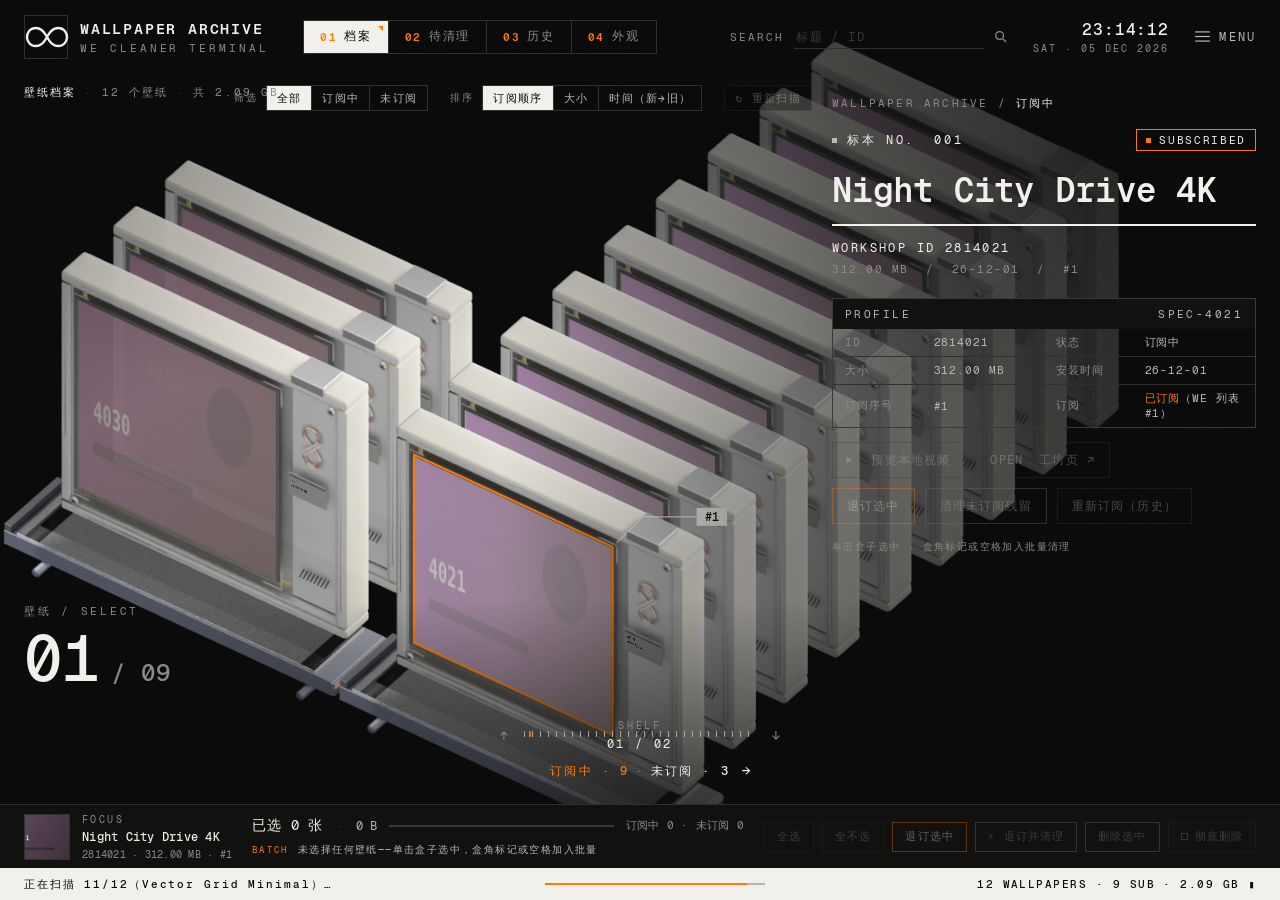
==== webui/app/index.html @ 4dde5abc "迁移到 RhinE 风格 pywebview 界面" ====
<!doctype html>
<html lang="zh-CN">
<head>
<meta charset="utf-8">
<meta name="viewport" content="width=device-width, initial-scale=1">
<title>WE Cleaner · Wallpaper Archive</title>
<link rel="stylesheet" href="style.css">
</head>
<body data-view="archive">

<!-- ============ 主画布（01 档案 · 等距标本架） ============ -->
<canvas id="stage"></canvas>
<div id="grain"></div>
<div id="vignette"></div>

<!-- ============ 顶栏 ============ -->
<header id="hud">
  <div class="brand">
    <div class="emblem">
      <svg viewBox="0 0 44 22" width="44" height="22"><path d="M11 2 C4 2 2 8 2 11 C2 14 4 20 11 20 C18 20 20 14 22 11 C24 8 26 2 33 2 C40 2 42 8 42 11 C42 14 40 20 33 20 C26 20 24 14 22 11 C20 8 18 2 11 2 Z" fill="none" stroke="currentColor" stroke-width="2.4"/></svg>
    </div>
    <div class="brand-text">
      <div class="brand-title">WALLPAPER&nbsp;ARCHIVE</div>
      <div class="brand-sub">WE&nbsp;CLEANER&nbsp;TERMINAL</div>
    </div>
  </div>

  <nav id="nav">
    <button class="nav-item" data-view="archive" title="01 档案 — 全部壁纸 (1)"><i>01</i><span>档案</span></button>
    <button class="nav-item" data-view="cleanup" title="02 待清理 — 未订阅残留 (2)"><i>02</i><span>待清理</span></button>
    <button class="nav-item" data-view="history" title="03 历史 — 可恢复订阅 (3)"><i>03</i><span>历史</span></button>
    <button class="nav-item" data-view="style" title="04 外观 — 配色方案 (4)"><i>04</i><span>外观</span></button>
  </nav>

  <div class="hud-right">
    <label class="hud-search" id="search-wrap">
      <span>SEARCH</span>
      <input id="search" type="text" autocomplete="off" spellcheck="false" aria-label="按标题或 ID 过滤" placeholder="标题 / ID">
      <svg viewBox="0 0 14 14" width="13" height="13"><circle cx="6" cy="6" r="4.2" fill="none" stroke="currentColor" stroke-width="1.4"/><line x1="9.3" y1="9.3" x2="13" y2="13" stroke="currentColor" stroke-width="1.4"/></svg>
    </label>
    <div class="hud-clock">
      <div class="clock-time">--:--:--</div>
      <div class="clock-date">—</div>
    </div>
    <button class="hud-menu" id="menu-btn" aria-haspopup="dialog" aria-expanded="false">
      <svg viewBox="0 0 16 12" width="15" height="11"><g stroke="currentColor" stroke-width="1.3"><line x1="0" y1="1" x2="16" y2="1"/><line x1="0" y1="6" x2="16" y2="6"/><line x1="0" y1="11" x2="16" y2="11"/></g></svg>
      <span>MENU</span>
    </button>
  </div>
</header>

<!-- ===================================================================== -->
<!-- 01 档案 ARCHIVE                                                        -->
<!-- ===================================================================== -->
<section class="view" id="view-archive">
  <div id="toolrow">
    <div class="toolgroup" data-group="stateFilter">
      <span class="tool-label">筛选</span>
      <button class="tool" data-key="stateFilter" data-val="all">全部</button><button class="tool" data-key="stateFilter" data-val="sub">订阅中</button><button class="tool" data-key="stateFilter" data-val="unsub">未订阅</button>
    </div>
    <div class="toolgroup" data-group="sort">
      <span class="tool-label">排序</span>
      <button class="tool" data-key="sort" data-val="sub">订阅顺序</button><button class="tool" data-key="sort" data-val="size">大小</button><button class="tool" data-key="sort" data-val="time">时间（新→旧）</button>
    </div>
    <div class="toolgroup">
      <button class="tool" id="btn-rescan" title="重新扫描磁盘与 Steam 订阅">↻&nbsp;重新扫描</button>
    </div>
  </div>

  <div id="grid-head">
    <span class="gh-name">壁纸档案</span>
    <span class="gh-dot">·</span><span id="gh-count">0</span>
    <span class="gh-dot">·</span><span id="gh-size">—</span>
  </div>

  <aside id="info">
    <div class="info-path">WALLPAPER&nbsp;ARCHIVE&nbsp;/&nbsp;<b id="info-group">—</b></div>

    <div class="info-head">
      <div class="info-cat"><span class="sq"></span>标本&nbsp;NO.&nbsp;<span id="info-no">—</span></div>
      <span class="chip chip-acc" id="info-chip">—</span>
    </div>

    <h1 class="info-title" id="info-title">—</h1>
    <div class="info-artist" id="info-wid">WORKSHOP&nbsp;ID&nbsp;—</div>
    <div class="info-meta" id="info-meta">—</div>

    <div class="profile">
      <div class="profile-head"><span>PROFILE</span><span id="info-arc">SPEC-0000</span></div>
      <table class="profile-table">
        <tr><td>ID</td><td id="p-wid">—</td><td>状态</td><td id="p-state">—</td></tr>
        <tr><td>大小</td><td id="p-size">—</td><td>安装时间</td><td id="p-date">—</td></tr>
        <tr><td>订阅序号</td><td id="p-subidx">—</td><td>订阅</td><td id="p-sub">—</td></tr>
      </table>
    </div>

    <div class="info-actions">
      <button class="btn" id="btn-preview">▶&nbsp;&nbsp;预览本地视频</button>
      <button class="btn" id="btn-open">OPEN&nbsp;&nbsp;工坊页&nbsp;↗</button>
    </div>
    <div class="info-actions">
      <button class="btn btn-warn" id="btn-unsub-one">退订选中</button>
      <button class="btn btn-danger" id="btn-clean-one">清理未订阅残留</button>
      <button class="btn" id="btn-resub-one">重新订阅（历史）</button>
    </div>

    <div class="info-source" id="info-source">单击盒子选中 · 盒角标记或空格加入批量清理</div>
  </aside>

  <div id="select-numeral">
    <div class="num-label">壁纸&nbsp;/&nbsp;SELECT</div>
    <div class="num-big" id="num-big">00<span class="num-of">/&nbsp;00</span></div>
  </div>

  <div id="ruler">
    <button class="ruler-arrow" id="ruler-up" title="上一排货架（组）">↑</button>
    <div class="ruler-ticks"><span class="ruler-mark" id="ruler-mark"></span></div>
    <button class="ruler-arrow" id="ruler-down" title="下一排货架（组）">↓</button>
  </div>

  <div id="shelf-switch">
    <div class="shelf-label">SHELF</div>
    <div class="shelf-num" id="shelf-num">01&nbsp;/&nbsp;01</div>
    <div class="shelf-nav">
      <button class="shelf-arrow" id="shelf-prev" title="上一组（←）">←</button>
      <b id="shelf-cur">—</b>
      <span class="shelf-dot">·</span>
      <b id="shelf-next">—</b>
      <button class="shelf-arrow" id="shelf-go" title="下一组（→）">→</button>
    </div>
  </div>
</section>

<!-- ===================================================================== -->
<!-- 02 待清理 CLEANUP —— 未订阅残留表格                                     -->
<!-- ===================================================================== -->
<section class="view view-table" id="view-cleanup">
  <div class="side">
    <div class="sec-head"><span class="sq"></span>清理概览&nbsp;·&nbsp;02</div>
    <table class="kv">
      <tr><td>未订阅残留</td><td id="cl-count">—</td></tr>
      <tr><td>占用空间</td><td id="cl-size">—</td></tr>
      <tr><td>已勾选</td><td id="cl-sel">—</td></tr>
      <tr><td>删除方式</td><td id="cl-mode">回收站</td></tr>
    </table>
    <div class="logbox">
      <div class="logbox-head"><span>清理说明</span><span id="cl-state">IDLE</span></div>
      <div class="logrow"><span>来源</span><b>扫描出的未订阅壁纸目录</b><i class="dot is-on" id="cl-d1"></i></div>
      <div class="logrow"><span>默认</span><b>移入回收站（可还原）</b><i class="dot"></i></div>
      <div class="logrow"><span>勾选后</span><b>彻底删除则不进回收站</b><i class="dot"></i></div>
      <div class="logrow"><span>订阅中</span><b>删除时自动跳过</b><i class="dot"></i></div>
    </div>
    <div class="side-actions">
      <button class="btn" id="cl-all">全选残留</button>
      <button class="btn" id="cl-none">全不选</button>
    </div>
  </div>

  <div class="tmain">
    <div class="t-rail"><span class="t-rail-num" id="cl-no">000</span></div>
    <div class="t-inner">
      <div class="t-head">
        <div class="t-head-left">
          <div class="t-cat"><span class="sq"></span>待清理&nbsp;NO.&nbsp;<span id="cl-no2">001</span></div>
          <h2 class="t-title">未订阅残留</h2>
        </div>
        <div class="t-head-right">
          <span class="t-meta" id="cl-meta">—</span>
          <button class="chip chip-pl" id="cl-del">删除选中</button>
        </div>
      </div>
      <div class="t-thead"><span class="c-no">NO</span><span class="c-check">☐</span><span class="c-title">标题</span><span class="c-id">ID</span><span class="c-size">大小</span><span class="c-date">安装</span><span class="c-sub">订阅</span></div>
      <div class="t-rows" id="cl-rows"></div>
    </div>
  </div>

  <aside class="prof" id="prof-cleanup"></aside>
</section>

<!-- ===================================================================== -->
<!-- 03 历史 HISTORY —— 可恢复订阅                                          -->
<!-- ===================================================================== -->
<section class="view view-table" id="view-history">
  <div class="side">
    <div class="sec-head"><span class="sq"></span>操作历史&nbsp;·&nbsp;03</div>
    <table class="kv">
      <tr><td>记录条数</td><td id="hi-count">—</td></tr>
      <tr><td>已勾选</td><td id="hi-sel">—</td></tr>
      <tr><td>勾选大小</td><td id="hi-size">—</td></tr>
    </table>
    <div class="logbox">
      <div class="logbox-head"><span>恢复订阅</span><span>RESUB</span></div>
      <div class="logrow"><span>方式</span><b>重新订阅，Steam 自动下载</b><i class="dot"></i></div>
      <div class="logrow"><span>限制</span><b>不受只读锁定限制</b><i class="dot"></i></div>
      <div class="logrow"><span>注意</span><b>留意磁盘剩余空间</b><i class="dot"></i></div>
    </div>
    <div class="side-actions">
      <button class="btn" id="hi-all">全选</button>
      <button class="btn" id="hi-none">全不选</button>
      <button class="btn btn-acc" id="hi-resub">重新订阅勾选</button>
    </div>
  </div>

  <div class="tmain">
    <div class="t-rail"><span class="t-rail-num" id="hi-no">000</span></div>
    <div class="t-inner">
      <div class="t-head">
        <div class="t-head-left">
          <div class="t-cat"><span class="sq"></span>历史&nbsp;NO.&nbsp;<span id="hi-no2">001</span></div>
          <h2 class="t-title">退订 / 删除历史</h2>
        </div>
        <div class="t-head-right">
          <span class="t-meta" id="hi-meta">—</span>
          <button class="chip chip-pl" id="hi-refresh">↻&nbsp;刷新</button>
        </div>
      </div>
      <div class="t-thead"><span class="c-no">NO</span><span class="c-check">☐</span><span class="c-title">标题</span><span class="c-id">ID</span><span class="c-act">操作</span><span class="c-date">时间</span><span class="c-size">大小</span></div>
      <div class="t-rows" id="hi-rows"></div>
    </div>
  </div>

  <aside class="prof" id="prof-history"></aside>
</section>

<!-- ===================================================================== -->
<!-- 04 外观 STYLE                                                          -->
<!-- ===================================================================== -->
<section class="view" id="view-style">
  <div class="st-top">
    <span class="sec-head"><span class="sq"></span>外观&nbsp;·&nbsp;04</span>
    <span class="chip" id="st-skin-chip">WHITE</span>
    <span class="chip" id="st-scheme-chip">ARCHIVE</span>
    <span class="chip" id="st-mode-chip">DARK</span>
    <span class="st-top-right">
      <span class="tool-label">模式</span>
      <button class="tool" data-key="mode" data-val="light">浅色</button><button class="tool" data-key="mode" data-val="dark">深色</button>
    </span>
  </div>

  <div class="st-body">
    <div class="st-left">
      <div class="st-sec"><span class="sq"></span>标本盒外壳<span class="st-sec-num" id="st-skin-count">10</span></div>
      <div class="st-skins" id="st-skins"></div>

      <div class="st-sec"><span class="sq"></span>配色方案<span class="st-sec-num" id="st-scheme-count">06</span></div>
      <div class="st-schemes" id="st-schemes"></div>
    </div>

    <aside class="st-right">
      <div class="st-inuse-label">IN&nbsp;USE</div>
      <canvas id="st-hero" width="620" height="620"></canvas>
      <div class="st-inuse-name" id="st-inuse-name">WHITE</div>
      <div class="st-inuse-desc" id="st-inuse-desc">—</div>
      <div class="st-inuse-foot" id="st-inuse-foot">—</div>
    </aside>
  </div>
</section>

<!-- ============ 批量操作条（原 transport 位置） ============ -->
<footer id="transport">
  <div class="tr-left">
    <div class="tr-thumb" id="tr-thumb"><img id="tr-thumb-img" alt=""></div>
    <div class="tr-focus">
      <span class="tr-now-label">FOCUS</span>
      <b id="tr-title">—</b>
      <span id="tr-sub">—</span>
    </div>
  </div>
  <div class="tr-mid">
    <div class="tr-line">
      <span class="tr-clock" id="tr-count">已选 0 张</span>
      <span class="tr-start">·</span>
      <span class="tr-sel" id="tr-size">0 B</span>
      <div class="tr-bar" id="tr-bar"><div class="tr-bar-fill" id="tr-fill"></div></div>
      <span class="tr-tail" id="tr-detail">订阅中 0 · 未订阅 0</span>
    </div>
    <div class="tr-now"><span class="tr-now-label">BATCH</span><b id="tr-batch">未选择任何壁纸——单击盒子选中，盒角标记加入批量</b></div>
  </div>
  <div class="tr-right">
    <button class="tr-chip" id="btn-all">全选</button>
    <button class="tr-chip" id="btn-none">全不选</button>
    <button class="tr-chip tr-acc" id="btn-unsub">退订选中</button>
    <button class="tr-chip tr-clean" id="btn-unsub-clean">⚡&nbsp;退订并清理</button>
    <button class="tr-chip tr-danger" id="btn-del">删除选中</button>
    <label class="tr-chip perm"><input type="checkbox" id="chk-perm"><span class="bx"></span>彻底删除</label>
  </div>
</footer>

<!-- ============ 解锁 / 警告条 ============ -->
<div id="unlock-bar" hidden>
  <span id="unlock-text">⚠ 订阅状态无法确认，破坏性操作已锁定</span>
  <button class="unlock-btn" id="btn-unlock">🔓&nbsp;我确认 Steam 里已全部退订，解锁清理</button>
</div>

<!-- ============ 状态条 ============ -->
<div id="statusbar">
  <span id="status-left">档案区&nbsp;·&nbsp;就绪</span>
  <div class="status-progress" id="status-progress"><div class="status-progress-fill" id="status-progress-fill"></div></div>
  <span class="status-right" id="status-right">—&nbsp;WALLPAPERS&nbsp;▮</span>
</div>

<!-- ============ MENU 浮层 ============ -->
<div id="menu-pop" class="pop" role="dialog" aria-label="菜单">
  <div class="pop-head"><span>■&nbsp;WALLPAPER&nbsp;ARCHIVE</span><button class="pop-x" id="pop-x">ESC</button></div>
  <div class="pop-body">
    <p class="pop-about">WE Cleaner — Wallpaper Engine 壁纸管理器，RhinE 档案架主题的 pywebview 前端。
      等距标本架上的每只盒子是一张壁纸：单击选中，盒角标记或空格加入批量清理集。
      订阅状态每 5 秒与 Steam 对账一次；退订 / 删除都可在「历史」里恢复订阅。</p>
    <div class="pop-sec">键盘</div>
    <table class="pop-keys">
      <tr><td><kbd>1</kbd>…<kbd>4</kbd></td><td>切换视图（档案 / 待清理 / 历史 / 外观）</td></tr>
      <tr><td><kbd>←</kbd><kbd>→</kbd></td><td>沿货架移动选中</td></tr>
      <tr><td><kbd>↑</kbd><kbd>↓</kbd></td><td>切换分组货架</td></tr>
      <tr><td><kbd>SPACE</kbd></td><td>把选中壁纸加入 / 移出批量集</td></tr>
      <tr><td><kbd>/</kbd></td><td>聚焦搜索（标题或 ID）</td></tr>
      <tr><td><kbd>D</kbd></td><td>浅色 / 深色</td></tr>
      <tr><td><kbd>ENTER</kbd></td><td>打开选中壁纸的工坊页</td></tr>
      <tr><td><kbd>ESC</kbd></td><td>关闭浮层 / 取消</td></tr>
    </table>
    <div class="pop-sec">数据</div>
    <p class="pop-about" id="pop-source">扫描只读磁盘与 Steam 订阅列表；所有破坏性操作在服务端二次校验。</p>
  </div>
</div>

<!-- ============ 确认弹窗（照抄 tkinter 版语义） ============ -->
<div id="modal" class="modal" hidden role="dialog" aria-modal="true">
  <div class="modal-box">
    <div class="modal-head"><span class="sq"></span><b id="modal-title">确认</b></div>
    <pre class="modal-body" id="modal-body"></pre>
    <label class="modal-check" id="modal-check-row" hidden>
      <input type="checkbox" id="modal-check"><span class="bx"></span><span id="modal-check-text">我确认</span>
    </label>
    <div class="modal-actions">
      <button class="btn" id="modal-cancel">取消</button>
      <button class="btn btn-danger" id="modal-ok">确定</button>
    </div>
  </div>
</div>

<!-- ============ toast ============ -->
<div id="toasts"></div>

<script src="mock.js"></script>
<script src="app.js"></script>
</body>
</html>
---- webui/app/style.css ----
/* WE Cleaner · RhinE 档案架主题 — 设计 tokens 与 RhinE demo 完全一致（theme/tokens/tokens.json）。
   applyTheme()（app.js）在运行时把每个 token 写到 :root，全部 chrome 与 canvas 共用一份调色板。
   静态资产（字型 / 颗粒 / 盒子贴图 / 导轨）复用 ../rhine-demo/assets/。 */
@font-face { font-family: "Geist Mono"; src: url("../rhine-demo/assets/fonts/GeistMono-Regular.ttf");  font-weight: 400; }
@font-face { font-family: "Geist Mono"; src: url("../rhine-demo/assets/fonts/GeistMono-Medium.ttf");   font-weight: 500; }
@font-face { font-family: "Geist Mono"; src: url("../rhine-demo/assets/fonts/GeistMono-SemiBold.ttf"); font-weight: 600; }

:root {
  /* archive · dark — overwritten by applyTheme() */
  --bg: #0b0b0b; --fg: #f2f0ea; --fg-soft: #bbb9b4; --text-muted: #8c8b88; --mark: #8a8984;
  --line-dim: #73726f; --line-faint: #393938; --hair: #30302f; --panel: #111110; --panel-hi: #181817;
  --case: #1b1b1a; --case-hi: #2b2b29; --well: #121212; --accent: #ff7a01; --on-accent: #0b0b0b;
  --scrim-rgb: 11,11,11;
  --grain: url("../rhine-demo/assets/grain-dark.png");
  --grain-blend: overlay;
  --grain-opacity: .5;

  /* metrics (dp) */
  --gutter: 24px;
  --header: 73px;
  --transport: 64px;
  --status: 32px;
  --unlock: 0px;              /* 解锁条显示时由 JS 置 44px */
  --hairline: 1px;
  --rail-width: 56px;
  --mgr-width: 232px;
  --panel-width: 424px;
}

* { margin: 0; padding: 0; box-sizing: border-box; }

html, body {
  height: 100%;
  overflow: hidden;
  background: var(--bg);
  color: var(--fg);
  font-family: "Geist Mono", "Microsoft YaHei", ui-monospace, monospace;
  font-size: 13px;
  letter-spacing: .02em;
  -webkit-font-smoothing: antialiased;
  user-select: none;
}

#stage { position: absolute; inset: 0; width: 100%; height: 100%; display: block; z-index: 0; }
body[data-view="cleanup"] #stage, body[data-view="history"] #stage, body[data-view="style"] #stage { display: none; }

#grain {
  position: absolute; inset: 0; pointer-events: none; z-index: 3;
  opacity: var(--grain-opacity);
  background-image: var(--grain);
  background-size: 512px 512px;
  mix-blend-mode: var(--grain-blend);
}
#vignette {
  position: absolute; inset: 0; pointer-events: none; z-index: 2;
  background:
    linear-gradient(to top,  rgba(var(--scrim-rgb),.95) 0, rgba(var(--scrim-rgb),0) 300px),
    linear-gradient(to left,  rgba(var(--scrim-rgb),.96) 0, rgba(var(--scrim-rgb),.55) 420px, rgba(var(--scrim-rgb),0) 780px),
    radial-gradient(130% 100% at 40% 80%, rgba(var(--scrim-rgb),0) 42%, rgba(var(--scrim-rgb),.72) 100%);
}
body[data-view="cleanup"] #vignette, body[data-view="history"] #vignette, body[data-view="style"] #vignette { display: none; }

button, input { font: inherit; color: inherit; background: none; border: none; cursor: pointer; }
button:focus-visible, input:focus-visible { outline: 1px solid var(--accent); outline-offset: 1px; }
button:disabled { opacity: .35; cursor: not-allowed; }
button:disabled:hover { border-color: var(--line-faint); color: var(--fg-soft); }

/* ================= 视图容器 ================= */
.view { display: none; }
body[data-view="archive"] #view-archive,
body[data-view="cleanup"] #view-cleanup,
body[data-view="history"] #view-history,
body[data-view="style"]   #view-style { display: block; }

#view-archive { position: absolute; inset: 0; z-index: 4; pointer-events: none; }
#view-archive > * { pointer-events: auto; }
.view-table, #view-style { position: absolute; left: 0; right: 0; top: var(--header); bottom: calc(var(--transport) + var(--status) + var(--unlock)); z-index: 4; }

.sq { width: 5px; height: 5px; background: var(--fg-soft); display: inline-block; flex: 0 0 auto; }
.sec-head { display: flex; align-items: center; gap: 9px; font-size: 10.5px; letter-spacing: .2em; color: var(--fg); }

/* ================= 顶栏 ================= */
#hud {
  position: absolute; top: 0; left: 0; right: 0; height: var(--header);
  display: flex; align-items: center; gap: 34px;
  padding: 0 var(--gutter); z-index: 8;
}
.brand { display: flex; align-items: center; gap: 12px; }
.emblem {
  width: 44px; height: 44px; display: grid; place-items: center;
  border: var(--hairline) solid var(--hair); padding: 10px 0;
  color: var(--fg);
}
.brand-title { font-weight: 600; font-size: 15px; letter-spacing: .12em; }
.brand-sub   { font-size: 10.5px; letter-spacing: .28em; color: var(--text-muted); margin-top: 3px; }

#nav { display: flex; align-items: stretch; height: 34px; }
.nav-item {
  position: relative;
  display: flex; align-items: center; gap: 7px; padding: 0 16px;
  border: var(--hairline) solid var(--hair); border-right-width: 0;
  color: var(--text-muted); letter-spacing: .14em; font-size: 12px;
}
.nav-item:last-child { border-right-width: var(--hairline); }
.nav-item i { font-style: normal; color: var(--accent); font-weight: 600; font-size: 11px; }
.nav-item:hover { color: var(--fg); }
.nav-item.is-active { background: var(--fg); color: var(--bg); }
.nav-item.is-active i { color: var(--accent); }
.nav-item.is-active::after {
  content: ""; position: absolute; right: 5px; top: 5px;
  width: 0; height: 0; border-left: 5px solid transparent; border-top: 5px solid var(--accent);
}

.hud-right { margin-left: auto; display: flex; align-items: center; gap: 26px; color: var(--fg-soft); }
.hud-search { display: flex; align-items: center; gap: 10px; font-size: 11px; letter-spacing: .18em; color: var(--text-muted); cursor: text; }
.hud-search input {
  width: 190px; height: 24px; padding: 0 2px; cursor: text;
  border-bottom: var(--hairline) solid var(--hair); color: var(--fg);
  font-size: 11.5px; letter-spacing: .12em;
}
.hud-search input::placeholder { color: var(--line-faint); }
.hud-search:hover { color: var(--fg-soft); }
.hud-search.is-hit input { border-bottom-color: var(--accent); }
.clock-time { font-size: 16px; font-weight: 500; color: var(--fg); letter-spacing: .06em; }
.clock-date { font-size: 10px; letter-spacing: .2em; color: var(--text-muted); margin-top: 2px; }
.hud-clock { text-align: right; }
.hud-menu { display: flex; align-items: center; gap: 9px; font-size: 12px; letter-spacing: .18em; color: var(--fg-soft); }
.hud-menu:hover { color: var(--fg); }

/* ================= 工具条 ================= */
#toolrow {
  position: absolute; top: calc(var(--header) + 6px); right: calc(var(--panel-width) + 44px);
  display: flex; gap: 22px; align-items: center;
  padding: 6px 0;
}
.toolgroup { display: flex; align-items: center; gap: 0; }
.tool-label { font-size: 10px; letter-spacing: .2em; color: var(--text-muted); margin-right: 8px; }
.tool {
  height: 26px; padding: 0 10px; font-size: 11px; letter-spacing: .12em;
  color: var(--fg-soft); border: var(--hairline) solid var(--hair); border-right-width: 0;
  background: var(--bg);
}
.tool:last-child { border-right-width: var(--hairline); }
.tool:hover { color: var(--fg); border-color: var(--line-dim); }
.tool.is-on { background: var(--fg); color: var(--bg); }

/* ================= 左下大数字 ================= */
#select-numeral { position: absolute; left: var(--gutter); bottom: calc(var(--transport) + var(--status) + var(--unlock) + 112px); }
.num-label { font-size: 10.5px; letter-spacing: .26em; color: var(--text-muted); }
.num-big { font-size: 64px; font-weight: 500; line-height: 1.05; margin-top: 6px; }
.num-of { font-size: 24px; color: var(--text-muted); margin-left: 10px; letter-spacing: .05em; }

/* ================= 标尺 ================= */
#ruler {
  position: absolute; left: 50%; transform: translateX(-50%);
  bottom: calc(var(--transport) + var(--status) + var(--unlock) + 58px);
  display: flex; align-items: center; gap: 12px; color: var(--text-muted);
}
.ruler-arrow { font-size: 13px; color: var(--text-muted); padding: 2px 4px; }
.ruler-arrow:hover { color: var(--fg); }
.ruler-ticks {
  position: relative; width: 232px; height: 16px; opacity: .85;
  background-image: repeating-linear-gradient(to right, var(--fg-soft) 0 1px, transparent 1px 8px);
  -webkit-mask-image: linear-gradient(to bottom, transparent 0 3px, #000 3px 9px, transparent 9px);
          mask-image: linear-gradient(to bottom, transparent 0 3px, #000 3px 9px, transparent 9px);
  background-size: 100% 100%;
}
.ruler-mark {
  position: absolute; top: 0; bottom: 0; width: 2px; margin-left: -1px;
  background: var(--accent); transition: left .16s linear;
}

/* ================= 架子/分组切换 ================= */
#shelf-switch {
  position: absolute; left: 50%; transform: translateX(-50%);
  bottom: calc(var(--transport) + var(--status) + var(--unlock) + 22px); text-align: center;
}
.shelf-label { font-size: 10px; letter-spacing: .26em; color: var(--text-muted); }
.shelf-num { display: block; font-size: 12px; letter-spacing: .2em; color: var(--fg); margin-top: 4px; }
.shelf-nav { margin-top: 8px; display: flex; align-items: center; justify-content: center; gap: 6px; font-size: 12px; letter-spacing: .18em; color: var(--text-muted); }
.shelf-nav b { color: var(--fg); font-weight: 500; }
#shelf-cur { color: var(--accent); }
.shelf-arrow { color: var(--fg); font-size: 14px; padding: 2px 6px; }
.shelf-arrow:hover { color: var(--accent); }
.shelf-arrow:disabled { color: var(--line-faint); cursor: default; }

/* ================= 右侧信息面板（详情 = 壁纸档案） ================= */
#info { position: absolute; top: 96px; right: var(--gutter); width: var(--panel-width); }
.info-path { font-size: 11px; letter-spacing: .2em; color: var(--text-muted); }
.info-path b { color: var(--fg); font-weight: 500; }

.info-head { display: flex; align-items: center; justify-content: space-between; margin-top: 18px; }
.info-cat { display: flex; align-items: center; gap: 10px; font-size: 12px; letter-spacing: .22em; color: var(--fg); }
.chip {
  height: 22px; display: inline-flex; align-items: center; padding: 0 9px;
  border: var(--hairline) solid var(--line-faint); font-size: 10.5px; letter-spacing: .16em; color: var(--fg-soft);
}
.chip-acc { border-color: var(--accent); color: var(--fg); gap: 8px; }
.chip-acc::before { content: ""; width: 5px; height: 5px; background: var(--accent); }
.chip-warn { border-color: var(--text-muted); color: var(--fg-soft); }

.info-title {
  font-size: 34px; font-weight: 600; line-height: 1.14; margin-top: 20px;
  padding-bottom: 14px; border-bottom: 2px solid var(--fg);
  word-break: break-all;
}
.info-artist { margin-top: 14px; font-size: 12px; letter-spacing: .2em; color: var(--fg); }
.info-meta { margin-top: 6px; font-size: 11px; letter-spacing: .14em; color: var(--text-muted); }

.profile { margin-top: 22px; border: var(--hairline) solid var(--line-faint); }
.profile-head {
  display: flex; justify-content: space-between; padding: 8px 12px;
  background: var(--panel); font-size: 11px; letter-spacing: .22em; color: var(--fg-soft);
}
.profile-table { width: 100%; border-collapse: collapse; table-layout: fixed; }
.profile-table td { padding: 6px 12px; font-size: 11px; letter-spacing: .08em; color: var(--fg-soft); overflow: hidden; word-break: break-all; }
.profile-table td:nth-child(odd)  { color: var(--text-muted); width: 21%; }
.profile-table td:nth-child(even) { width: 29%; }
.profile-table tr + tr td { border-top: var(--hairline) solid var(--hair); }
.profile-table td .is-on { color: var(--accent); }

.info-actions { display: flex; gap: 10px; margin-top: 14px; flex-wrap: wrap; }
.info-actions + .info-actions { margin-top: 10px; }
.btn {
  height: 36px; padding: 0 14px; border: var(--hairline) solid var(--line-faint);
  font-size: 11.5px; letter-spacing: .1em; color: var(--fg-soft);
}
.btn:hover { border-color: var(--line-dim); color: var(--fg); }
.btn-acc { border-color: var(--accent); color: var(--fg); }
.btn-acc:hover { background: var(--accent); color: var(--on-accent); }
.btn-warn { border-color: var(--accent); color: var(--fg); }
.btn-warn:hover { background: var(--accent); color: var(--on-accent); }
.btn-danger { border-color: var(--line-dim); color: var(--fg-soft); }
.btn-danger:hover { background: var(--fg); color: var(--bg); }
.info-source { margin-top: 14px; font-size: 10px; letter-spacing: .14em; color: var(--mark); line-height: 1.8; }

/* ================= 档案区表头（总览行） ================= */
#grid-head {
  position: absolute; left: var(--gutter); top: calc(var(--header) + 12px);
  display: flex; align-items: center; gap: 8px;
  font-size: 10.5px; letter-spacing: .2em; color: var(--text-muted);
}
.gh-name { color: var(--fg); }
.gh-dot { color: var(--line-faint); }

/* ================= 02/03 表格视图公共三列 ================= */
.view-table { display: none; grid-template-columns: var(--mgr-width) 1fr 360px; }
body[data-view="cleanup"] #view-cleanup, body[data-view="history"] #view-history { display: grid; }

/* 左列 */
.side { border-right: var(--hairline) solid var(--hair); padding: 18px 16px 20px; overflow-y: auto; display: flex; flex-direction: column; min-height: 0; }
.kv { width: 100%; border-collapse: collapse; margin-top: 16px; }
.kv td { padding: 4px 0; font-size: 10.5px; letter-spacing: .14em; }
.kv td:first-child { color: var(--text-muted); }
.kv td:last-child { color: var(--fg-soft); text-align: right; }
.logbox { margin-top: 22px; border: var(--hairline) solid var(--line-faint); }
.logbox-head { display: flex; justify-content: space-between; padding: 7px 10px; background: var(--panel); font-size: 10.5px; letter-spacing: .2em; color: var(--fg-soft); }
.logbox-head span:last-child { color: var(--accent); }
.logrow { display: flex; align-items: center; gap: 8px; padding: 6px 10px; font-size: 10.5px; letter-spacing: .08em; border-top: var(--hairline) solid var(--hair); }
.logrow span { width: 52px; flex: 0 0 auto; color: var(--text-muted); }
.logrow b { flex: 1; font-weight: 500; color: var(--fg-soft); font-size: 10px; letter-spacing: .04em; }
.dot { width: 7px; height: 7px; border: var(--hairline) solid var(--line-faint); display: inline-block; }
.dot.is-on { background: var(--accent); border-color: var(--accent); }
.side-actions { margin-top: auto; padding-top: 18px; display: flex; flex-direction: column; gap: 8px; }
.side-actions .btn { width: 100%; text-align: left; }

/* 中列 —— 表格 */
.tmain { display: flex; min-width: 0; }
.t-rail { width: var(--rail-width); border-right: var(--hairline) solid var(--hair); position: relative; flex: 0 0 auto; }
.t-rail-num {
  position: absolute; top: 0; left: 50%; transform: translateX(-50%);
  padding-top: 20px; font-size: 10.5px; letter-spacing: .3em; color: var(--text-muted);
  writing-mode: vertical-rl;
}
.t-inner { flex: 1; min-width: 0; display: flex; flex-direction: column; }
.t-head { display: flex; align-items: flex-start; justify-content: space-between; gap: 24px; padding: 18px 26px 0; }
.t-cat { display: flex; align-items: center; gap: 9px; font-size: 10.5px; letter-spacing: .22em; color: var(--text-muted); }
.t-title { font-size: 26px; font-weight: 600; letter-spacing: .02em; margin-top: 10px; }
.t-head-right { display: flex; align-items: center; gap: 16px; padding-top: 4px; }
.t-meta { font-size: 11px; letter-spacing: .14em; color: var(--text-muted); }
.chip-pl { border-color: var(--hairline); height: 24px; }
.chip-pl:hover { border-color: var(--accent); color: var(--fg); }
.t-thead {
  display: flex; align-items: center; padding: 14px 26px 6px; gap: 16px;
  border-bottom: 2px solid var(--fg);
  font-size: 10px; letter-spacing: .2em; color: var(--text-muted);
}
.t-rows { overflow-y: auto; flex: 1; min-height: 0; padding-bottom: 24px; scrollbar-width: thin; scrollbar-color: var(--line-faint) transparent; }
.t-rows::-webkit-scrollbar { width: 10px; }
.t-rows::-webkit-scrollbar-thumb { background: var(--line-faint); }
.t-row {
  display: flex; align-items: center; gap: 16px; height: 30px; padding: 0 26px;
  border-left: 2px solid transparent; cursor: pointer;
  font-size: 12px; color: var(--fg-soft); letter-spacing: .04em;
}
.t-row:hover { background: var(--panel); color: var(--fg); }
.t-row.is-sel { background: var(--fg-soft); color: var(--bg); border-left-color: var(--accent); }
.t-row.is-sel .c-no, .t-row.is-sel .c-id, .t-row.is-sel .c-size,
.t-row.is-sel .c-date, .t-row.is-sel .c-act { color: var(--bg); }
.t-empty { padding: 48px 26px; font-size: 12px; letter-spacing: .16em; color: var(--text-muted); }
.c-no { width: 30px; color: var(--mark); }
.c-check { width: 26px; color: var(--mark); }
.t-row.is-sel .c-check { color: var(--accent); }
.c-title { flex: 1; overflow: hidden; text-overflow: ellipsis; white-space: nowrap; }
.c-id { width: 84px; color: var(--text-muted); }
.c-size { width: 82px; text-align: right; color: var(--text-muted); }
.c-date { width: 110px; text-align: right; color: var(--text-muted); }
.c-sub { width: 52px; text-align: right; }
.c-act { width: 44px; text-align: right; color: var(--text-muted); }
.c-sub .tag-on { color: var(--accent); }
.c-sub .tag-off { color: var(--mark); }

/* 右列 —— 与详情面板同构的 PROFILE */
.prof { border-left: var(--hairline) solid var(--hair); padding: 18px 22px 24px; overflow-y: auto; display: flex; flex-direction: column; }
.prof-head { display: flex; align-items: center; justify-content: space-between; font-size: 10.5px; letter-spacing: .2em; color: var(--fg); }
.prof-title { font-size: 24px; font-weight: 600; line-height: 1.2; margin-top: 16px; padding-bottom: 12px; border-bottom: 2px solid var(--fg); word-break: break-all; }
.prof-block { margin-top: 16px; border: var(--hairline) solid var(--line-faint); }
.prof-block-head { display: flex; justify-content: space-between; padding: 7px 10px; background: var(--panel); font-size: 10.5px; letter-spacing: .2em; color: var(--fg-soft); }
.prof-kv { display: grid; grid-template-columns: 1fr; }
.prof-kv > div { display: flex; justify-content: space-between; gap: 8px; padding: 5px 10px; font-size: 10.5px; letter-spacing: .1em; }
.prof-kv > div + div { border-top: var(--hairline) solid var(--hair); }
.prof-kv b { color: var(--fg-soft); font-weight: 500; overflow: hidden; text-overflow: ellipsis; white-space: nowrap; max-width: 200px; }
.prof-kv i { font-style: normal; color: var(--text-muted); }
.prof-actions { margin-top: 18px; display: flex; flex-direction: column; gap: 8px; }
.prof-actions .btn { width: 100%; text-align: left; }
.prof-empty { margin-top: 22px; font-size: 11px; line-height: 1.9; letter-spacing: .12em; color: var(--text-muted); }

/* ================= 04 外观 ================= */
#view-style { display: none; }
body[data-view="style"] #view-style { display: grid; grid-template-columns: 1fr 360px; }
.st-top { grid-column: 1 / -1; display: flex; align-items: center; gap: 12px; padding: 18px var(--gutter) 14px; border-bottom: var(--hairline) solid var(--hair); }
.st-top-right { margin-left: auto; display: flex; align-items: center; gap: 0; }
.st-body { grid-column: 1 / -1; display: grid; grid-template-columns: 1fr 360px; min-height: 0; }
.st-left { padding: 18px var(--gutter) 30px; overflow-y: auto; min-height: 0; }
.st-sec { display: flex; align-items: center; gap: 9px; font-size: 10.5px; letter-spacing: .22em; color: var(--fg); margin: 6px 0 14px; }
.st-sec-num { color: var(--text-muted); margin-left: 4px; }
.st-skins { display: grid; grid-template-columns: repeat(5, 1fr); gap: 14px; }
.st-cell { border: var(--hairline) solid var(--hair); padding: 10px; cursor: pointer; background: var(--well); }
.st-cell:hover { border-color: var(--line-dim); }
.st-cell.is-sel { border-color: var(--accent); }
.st-cell canvas { width: 100%; height: auto; display: block; }
.st-cell-foot { display: flex; align-items: center; gap: 7px; margin-top: 9px; font-size: 10px; letter-spacing: .18em; color: var(--fg-soft); }
.st-cell-foot i { font-style: normal; color: var(--text-muted); }
.st-cell.is-sel .st-cell-foot { color: var(--fg); }
.st-cell-foot .badge { margin-left: auto; padding: 1px 5px; background: var(--accent); color: var(--on-accent); font-size: 9px; letter-spacing: .12em; }
.st-schemes { display: grid; grid-template-columns: repeat(6, 1fr); gap: 14px; }
.st-scheme { border: var(--hairline) solid var(--hair); padding: 10px; cursor: pointer; }
.st-scheme:hover { border-color: var(--line-dim); }
.st-scheme.is-sel { border-color: var(--accent); }
.st-sw { display: grid; grid-template-columns: 1fr 1fr; height: 74px; }
.st-sw > div { padding: 7px 6px; display: flex; flex-direction: column; gap: 4px; }
.st-sw i { display: block; height: 3px; }
.st-sw .b { height: 12px; margin-bottom: 2px; }
.st-scheme-foot { display: flex; align-items: center; gap: 7px; margin-top: 9px; font-size: 10px; letter-spacing: .16em; color: var(--fg-soft); }
.st-scheme-foot .badge { margin-left: auto; padding: 1px 5px; background: var(--accent); color: var(--on-accent); font-size: 9px; }
.st-right { border-left: var(--hairline) solid var(--hair); padding: 18px 24px 24px; display: flex; flex-direction: column; }
.st-inuse-label { font-size: 10.5px; letter-spacing: .22em; color: var(--text-muted); }
#st-hero { width: 100%; height: auto; margin: 12px 0; }
.st-inuse-name { font-size: 26px; font-weight: 600; letter-spacing: .04em; margin-top: auto; padding-bottom: 10px; border-bottom: 2px solid var(--fg); }
.st-inuse-desc { margin-top: 10px; font-size: 11px; line-height: 1.6; letter-spacing: .08em; color: var(--fg-soft); }
.st-inuse-foot { margin-top: 10px; font-size: 10px; letter-spacing: .2em; color: var(--mark); }

/* ================= 底部批量操作条（原 transport 位置） ================= */
#transport {
  position: absolute; left: 0; right: 0; bottom: calc(var(--status) + var(--unlock)); height: var(--transport);
  display: flex; align-items: center; gap: 20px; padding: 0 var(--gutter);
  background: var(--panel); border-top: var(--hairline) solid var(--hair); z-index: 8;
}
.tr-left { display: flex; align-items: center; gap: 12px; min-width: 0; }
.tr-thumb { width: 46px; height: 46px; border: var(--hairline) solid var(--hair); background: var(--well); overflow: hidden; flex: 0 0 auto; }
.tr-thumb img { width: 100%; height: 100%; display: block; object-fit: cover; }
.tr-focus { display: flex; flex-direction: column; gap: 3px; min-width: 0; max-width: 260px; }
.tr-now-label { font-size: 9px; letter-spacing: .24em; color: var(--accent); }
.tr-focus b { font-weight: 500; font-size: 12px; color: var(--fg); overflow: hidden; text-overflow: ellipsis; white-space: nowrap; }
.tr-focus span { font-size: 10px; color: var(--text-muted); overflow: hidden; text-overflow: ellipsis; white-space: nowrap; }

.tr-mid { flex: 1; min-width: 0; display: flex; flex-direction: column; gap: 8px; }
.tr-line { display: flex; align-items: center; gap: 12px; }
.tr-clock { font-size: 14px; color: var(--fg); letter-spacing: .06em; flex: 0 0 auto; white-space: nowrap; }
.tr-start { color: var(--line-faint); }
.tr-sel { font-size: 12px; color: var(--fg-soft); flex: 0 0 auto; white-space: nowrap; }
.tr-bar { flex: 1; height: 2px; background: var(--line-faint); position: relative; }
.tr-bar-fill { position: absolute; left: 0; top: 0; bottom: 0; width: 0; background: var(--accent); transition: width .2s; }
.tr-tail { font-size: 10.5px; color: var(--text-muted); flex: 0 0 auto; white-space: nowrap; }
.tr-now { display: flex; align-items: center; gap: 10px; font-size: 10px; letter-spacing: .14em; color: var(--text-muted); overflow: hidden; }
.tr-now b { color: var(--fg-soft); font-weight: 400; overflow: hidden; text-overflow: ellipsis; white-space: nowrap; }

.tr-right { display: flex; align-items: center; gap: 8px; flex: 0 0 auto; }
.tr-chip {
  height: 30px; padding: 0 12px; border: var(--hairline) solid var(--hair);
  font-size: 11px; letter-spacing: .1em; color: var(--text-muted);
  display: inline-flex; align-items: center; gap: 7px; white-space: nowrap;
}
.tr-chip:hover { color: var(--fg); border-color: var(--line-dim); }
.tr-chip.perm { cursor: pointer; }
.tr-chip.perm input { position: absolute; opacity: 0; pointer-events: none; }
.tr-chip .bx { width: 7px; height: 7px; border: var(--hairline) solid var(--line-dim); display: inline-block; }
.tr-chip.perm input:checked + .bx { background: var(--accent); border-color: var(--accent); }
.tr-chip.perm input:checked ~ span:last-child { color: var(--fg); }
.tr-acc { border-color: var(--accent); color: var(--fg); }
.tr-acc:hover { background: var(--accent); color: var(--on-accent); }
.tr-clean { border-color: var(--line-dim); }
.tr-clean:hover { background: var(--accent); border-color: var(--accent); color: var(--on-accent); }
.tr-danger { border-color: var(--line-dim); }
.tr-danger:hover { background: var(--fg); color: var(--bg); }

/* ================= 解锁 / 警告条 ================= */
#unlock-bar {
  position: absolute; left: 0; right: 0; bottom: var(--status); height: 44px;
  display: flex; align-items: center; gap: 18px; padding: 0 var(--gutter);
  background: var(--accent); color: var(--on-accent);
  font-size: 11px; letter-spacing: .1em; z-index: 9;
}
#unlock-bar[hidden] { display: none; }
#unlock-text { flex: 1; overflow: hidden; text-overflow: ellipsis; white-space: nowrap; font-weight: 500; }
.unlock-btn {
  height: 28px; padding: 0 12px; border: var(--hairline) solid var(--on-accent);
  color: var(--on-accent); font-size: 11px; letter-spacing: .1em; white-space: nowrap;
}
.unlock-btn:hover { background: var(--on-accent); color: var(--accent); }

/* ================= 状态条 ================= */
#statusbar {
  position: absolute; left: 0; right: 0; bottom: 0; height: var(--status);
  display: flex; align-items: center; justify-content: space-between; gap: 24px; padding: 0 var(--gutter);
  background: var(--fg); color: var(--bg);
  font-size: 10.5px; letter-spacing: .18em; font-weight: 500; z-index: 10;
}
#status-left { overflow: hidden; text-overflow: ellipsis; white-space: nowrap; }
.status-progress { flex: 0 0 220px; height: 2px; background: rgba(0,0,0,.25); position: relative; }
.status-progress-fill { position: absolute; left: 0; top: 0; bottom: 0; width: 0; background: var(--accent); transition: width .15s; }
#statusbar .status-right { letter-spacing: .14em; white-space: nowrap; }

/* ================= 浮层：MENU ================= */
.pop {
  position: absolute; right: var(--gutter); top: calc(var(--header) - 6px); width: 420px;
  background: var(--panel); border: var(--hairline) solid var(--line-dim); z-index: 20;
  box-shadow: 0 24px 60px rgba(var(--scrim-rgb), .55);
  display: none;
}
.pop.is-open { display: block; }
.pop-head { display: flex; align-items: center; justify-content: space-between; padding: 10px 14px; border-bottom: var(--hairline) solid var(--hair); font-size: 10.5px; letter-spacing: .2em; color: var(--fg); }
.pop-x { font-size: 10px; letter-spacing: .2em; color: var(--text-muted); border: var(--hairline) solid var(--hair); padding: 2px 6px; }
.pop-x:hover { color: var(--fg); border-color: var(--line-dim); }
.pop-body { padding: 16px 14px 18px; }
.pop-about { font-size: 11px; line-height: 1.8; letter-spacing: .04em; color: var(--fg-soft); }
.pop-about b { color: var(--fg); font-weight: 500; }
.pop-sec { margin: 18px 0 8px; font-size: 10px; letter-spacing: .24em; color: var(--accent); }
.pop-keys { width: 100%; border-collapse: collapse; }
.pop-keys td { padding: 4px 0; font-size: 11px; letter-spacing: .08em; color: var(--text-muted); vertical-align: middle; }
.pop-keys td:last-child { text-align: right; }
.pop-keys kbd {
  display: inline-block; min-width: 20px; padding: 2px 5px; margin-right: 3px; text-align: center;
  border: var(--hairline) solid var(--line-faint); background: var(--well); color: var(--fg-soft);
  font-size: 10px; font-family: inherit;
}

/* ================= 确认弹窗 ================= */
.modal {
  position: absolute; inset: 0; z-index: 30;
  display: grid; place-items: center;
  background: rgba(var(--scrim-rgb), .66);
}
.modal[hidden] { display: none; }
.modal-box {
  width: min(620px, 88vw); max-height: 82vh; overflow: auto;
  background: var(--panel); border: var(--hairline) solid var(--line-dim);
  box-shadow: 0 30px 80px rgba(var(--scrim-rgb), .7);
}
.modal-head {
  display: flex; align-items: center; gap: 10px;
  padding: 12px 16px; border-bottom: var(--hairline) solid var(--hair);
  font-size: 12px; letter-spacing: .18em; color: var(--fg);
  background: var(--panel-hi);
}
.modal-body {
  padding: 16px; font: inherit; font-size: 12px; line-height: 1.9; letter-spacing: .04em;
  color: var(--fg-soft); white-space: pre-wrap; word-break: break-all;
  user-select: text;
}
.modal-check {
  display: flex; align-items: center; gap: 9px; margin: 0 16px 4px;
  padding: 10px 12px; border: var(--hairline) solid var(--line-dim);
  font-size: 11.5px; letter-spacing: .06em; color: var(--fg); cursor: pointer;
}
.modal-check[hidden] { display: none; }
.modal-check input { position: absolute; opacity: 0; pointer-events: none; }
.modal-check .bx { width: 12px; height: 12px; border: var(--hairline) solid var(--line-dim); flex: 0 0 auto; }
.modal-check input:checked + .bx { background: var(--accent); border-color: var(--accent); }
.modal-actions { display: flex; justify-content: flex-end; gap: 10px; padding: 14px 16px 16px; }

/* ================= toast ================= */
#toasts {
  position: absolute; right: var(--gutter); bottom: calc(var(--status) + var(--transport) + var(--unlock) + 12px);
  display: flex; flex-direction: column; gap: 8px; z-index: 25; pointer-events: none;
}
.toast {
  min-width: 260px; max-width: 420px; padding: 10px 14px;
  background: var(--panel-hi); border: var(--hairline) solid var(--line-dim); border-left: 3px solid var(--accent);
  font-size: 11px; line-height: 1.7; letter-spacing: .06em; color: var(--fg);
  box-shadow: 0 14px 40px rgba(var(--scrim-rgb), .5);
  animation: toast-in .18s ease-out;
}
.toast.is-warn { border-left-color: var(--fg-soft); }
.toast.is-err { border-left-color: var(--fg); }
.toast .t-head { display: flex; justify-content: space-between; gap: 16px; font-weight: 600; letter-spacing: .14em; }
@keyframes toast-in { from { opacity: 0; transform: translateY(8px); } to { opacity: 1; transform: none; } }

/* busy 时操作条整体降权 */
body.is-busy #transport .tr-chip, body.is-busy #transport .tool,
body.is-busy #info .btn, body.is-busy .side-actions .btn,
body.is-busy .t-head-right .chip-pl, body.is-busy #view-style .tool { pointer-events: none; opacity: .35; }
body.is-busy #btn-rescan { pointer-events: none; opacity: .35; }
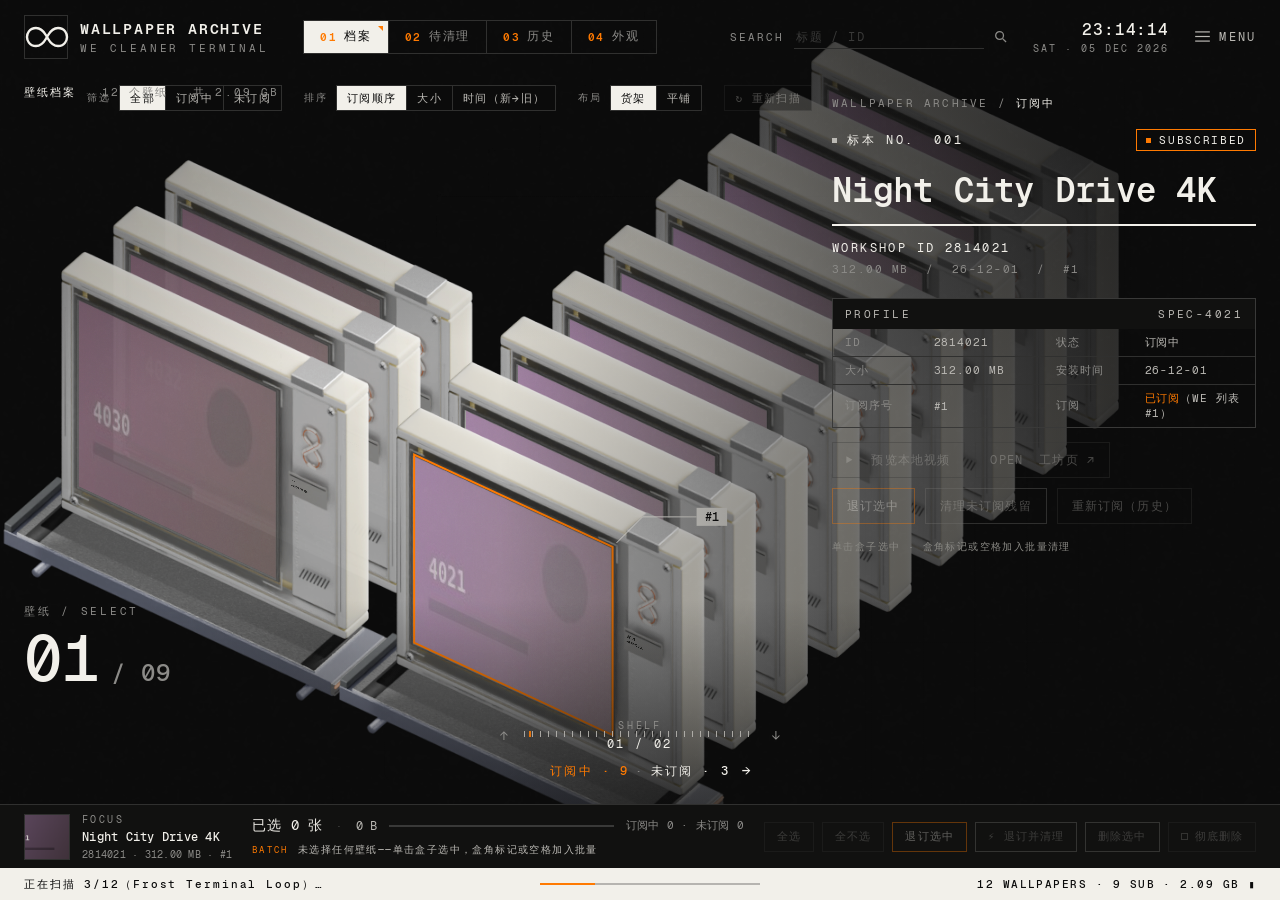
==== commit f5a715bd: "修复真实环境三大问题 + 新增平铺网格布局 - mock 抢跑修复：800ms 二次检查，真桥注入后 mock 绝不介入   （用户实际看到 12 条假数据/假预览的根因） - 启动探针：pywebv" ====
--- a/webui/app/index.html
+++ b/webui/app/index.html
@@ -13,6 +13,12 @@
 <div id="grain"></div>
 <div id="vignette"></div>
 
+<!-- ============ 平铺网格（快速浏览与选择） ============ -->
+<div id="grid-wrap">
+  <div id="grid-body"></div>
+  <div id="grid-pager"></div>
+</div>
+
 <!-- ============ 顶栏 ============ -->
 <header id="hud">
   <div class="brand">
@@ -61,6 +67,10 @@
     <div class="toolgroup" data-group="sort">
       <span class="tool-label">排序</span>
       <button class="tool" data-key="sort" data-val="sub">订阅顺序</button><button class="tool" data-key="sort" data-val="size">大小</button><button class="tool" data-key="sort" data-val="time">时间（新→旧）</button>
+    </div>
+    <div class="toolgroup" data-group="layout">
+      <span class="tool-label">布局</span>
+      <button class="tool" data-key="layout" data-val="array">货架</button><button class="tool" data-key="layout" data-val="grid">平铺</button>
     </div>
     <div class="toolgroup">
       <button class="tool" id="btn-rescan" title="重新扫描磁盘与 Steam 订阅">↻&nbsp;重新扫描</button>
--- a/webui/app/style.css
+++ b/webui/app/style.css
@@ -242,6 +242,52 @@
 }
 .gh-name { color: var(--fg); }
 .gh-dot { color: var(--line-faint); }
+
+/* ================= 平铺网格布局（快速浏览与选择） ================= */
+#grid-wrap {
+  position: absolute; inset: 0; display: none;
+  overflow-y: auto;
+  padding: calc(var(--header) + 40px) calc(var(--panel-width) + var(--gutter) + 24px) 150px var(--gutter);
+}
+#grid-body {
+  display: grid; gap: 14px;
+  grid-template-columns: repeat(auto-fill, minmax(200px, 1fr));
+}
+.gcard {
+  position: relative; background: var(--case); border: 1px solid var(--line-faint);
+  border-radius: 10px; padding: 8px; cursor: pointer; user-select: none;
+}
+.gcard:hover { border-color: var(--fg-soft); }
+.gcard.is-focus { border-color: var(--accent); box-shadow: 0 0 0 1px var(--accent); }
+.gcard.is-marked { border-color: var(--accent); border-width: 3px; padding: 6px; }
+.gcard img { width: 100%; aspect-ratio: 16 / 9; object-fit: cover; display: block; background: var(--well); border-radius: 4px; }
+.gc-title { margin-top: 8px; font-size: 12.5px; white-space: nowrap; overflow: hidden; text-overflow: ellipsis; color: var(--fg); }
+.gc-meta { margin-top: 3px; font-size: 11px; color: var(--text-muted); white-space: nowrap; overflow: hidden; text-overflow: ellipsis; }
+.gc-foot { display: flex; justify-content: space-between; align-items: center; margin-top: 5px; }
+.gc-state { font-size: 11px; color: var(--mark); }
+.gc-state.on { color: var(--accent); }
+.gc-play {
+  background: none; border: 1px solid var(--line-faint); border-radius: 6px;
+  color: var(--fg-soft); font: inherit; font-size: 10.5px; letter-spacing: .06em;
+  padding: 2px 8px; cursor: pointer;
+}
+.gc-play:hover { border-color: var(--accent); color: var(--accent); }
+.gc-mark {
+  position: absolute; top: 12px; right: 12px; width: 22px; height: 22px; z-index: 2;
+  display: grid; place-items: center; background: rgba(var(--scrim-rgb), .78);
+  border: 1px solid var(--line-faint); border-radius: 999px; font-size: 13px; color: var(--fg-soft);
+}
+.gcard.is-marked .gc-mark { background: var(--accent); color: var(--on-accent); border-color: var(--accent); }
+.gc-mark:hover { border-color: var(--accent); color: var(--accent); }
+.gcard.is-marked .gc-mark:hover { color: var(--on-accent); }
+#grid-pager { display: flex; gap: 12px; align-items: center; justify-content: center; margin-top: 22px; color: var(--text-muted); }
+.gp {
+  background: none; border: 1px solid var(--hair); color: var(--fg-soft);
+  width: 38px; height: 30px; cursor: pointer; border-radius: 6px; font: inherit;
+}
+.gp:hover:not(:disabled) { border-color: var(--accent); color: var(--accent); }
+.gp:disabled { opacity: .35; cursor: default; }
+.gp-num { font-size: 12px; letter-spacing: .12em; }
 
 /* ================= 02/03 表格视图公共三列 ================= */
 .view-table { display: none; grid-template-columns: var(--mgr-width) 1fr 360px; }
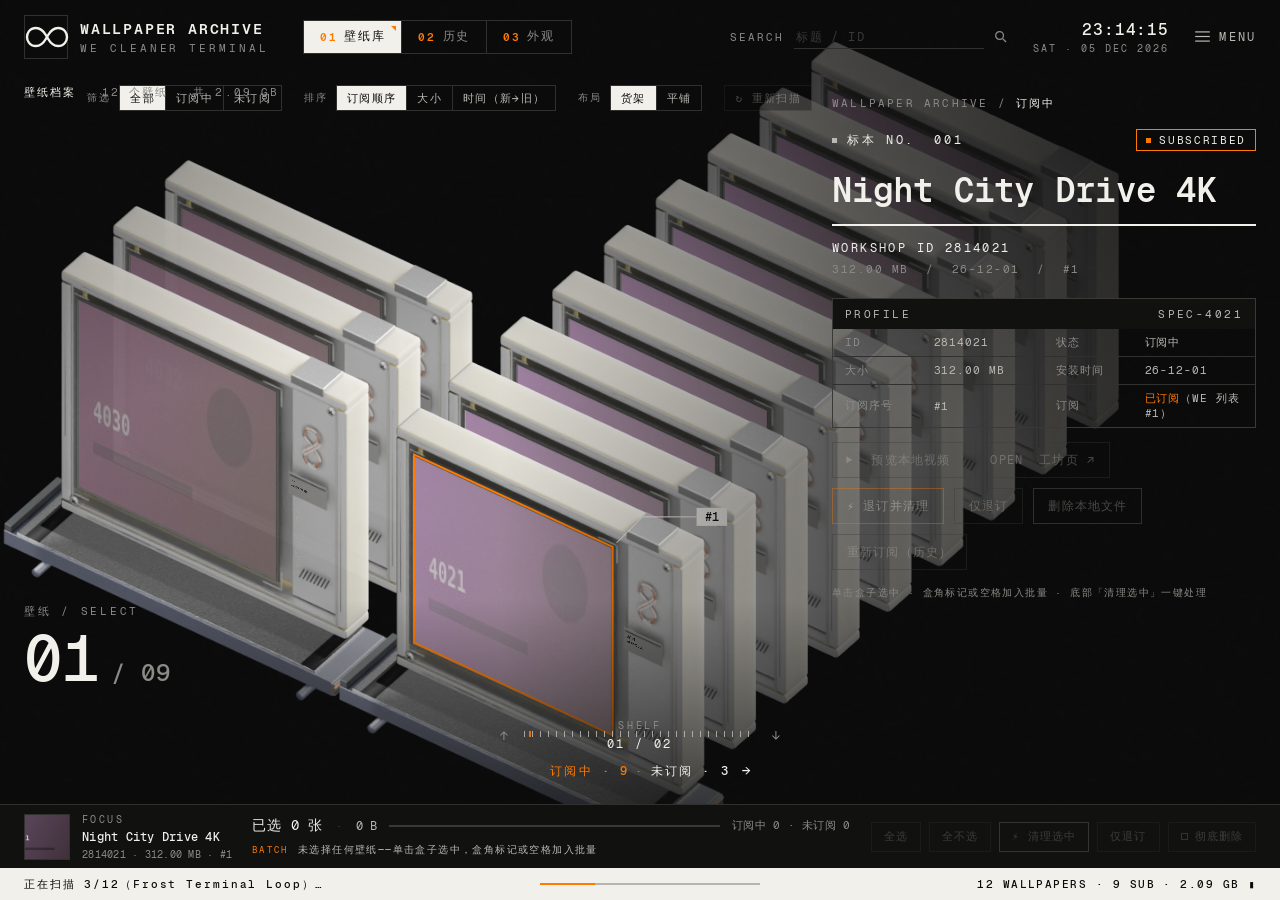
==== commit 4070b985: "v0.7.0: 信息架构重构 + 应用图标 + 交互层加固 信息架构（按用户旅程重排）： - 砍掉「待清理」独立视图（用筛选 chips 替代重复入口） - 底部三按钮合并为智能「⚡ 清理选中」：订阅" ====
--- a/webui/app/index.html
+++ b/webui/app/index.html
@@ -2,6 +2,7 @@
 <html lang="zh-CN">
 <head>
 <meta charset="utf-8">
+<link rel="icon" type="image/png" href="assets/icon.png">
 <meta name="viewport" content="width=device-width, initial-scale=1">
 <title>WE Cleaner · Wallpaper Archive</title>
 <link rel="stylesheet" href="style.css">
@@ -32,10 +33,9 @@
   </div>
 
   <nav id="nav">
-    <button class="nav-item" data-view="archive" title="01 档案 — 全部壁纸 (1)"><i>01</i><span>档案</span></button>
-    <button class="nav-item" data-view="cleanup" title="02 待清理 — 未订阅残留 (2)"><i>02</i><span>待清理</span></button>
-    <button class="nav-item" data-view="history" title="03 历史 — 可恢复订阅 (3)"><i>03</i><span>历史</span></button>
-    <button class="nav-item" data-view="style" title="04 外观 — 配色方案 (4)"><i>04</i><span>外观</span></button>
+    <button class="nav-item" data-view="archive" title="01 壁纸库 — 全部壁纸 (1)"><i>01</i><span>壁纸库</span></button>
+    <button class="nav-item" data-view="history" title="02 历史 — 可恢复订阅 (2)"><i>02</i><span>历史</span></button>
+    <button class="nav-item" data-view="style" title="03 外观 — 配色方案 (3)"><i>03</i><span>外观</span></button>
   </nav>
 
   <div class="hud-right">
@@ -109,12 +109,13 @@
       <button class="btn" id="btn-open">OPEN&nbsp;&nbsp;工坊页&nbsp;↗</button>
     </div>
     <div class="info-actions">
-      <button class="btn btn-warn" id="btn-unsub-one">退订选中</button>
-      <button class="btn btn-danger" id="btn-clean-one">清理未订阅残留</button>
+      <button class="btn btn-warn" id="btn-unsub-one" title="退订并删除本地文件（可在历史中恢复订阅）">⚡&nbsp;退订并清理</button>
+      <button class="btn" id="btn-unsub-keep" title="只退订，本地文件交给 Steam 处理">仅退订</button>
+      <button class="btn btn-danger" id="btn-clean-one">删除本地文件</button>
       <button class="btn" id="btn-resub-one">重新订阅（历史）</button>
     </div>
 
-    <div class="info-source" id="info-source">单击盒子选中 · 盒角标记或空格加入批量清理</div>
+    <div class="info-source" id="info-source">单击盒子选中 · 盒角标记或空格加入批量 · 底部「清理选中」一键处理</div>
   </aside>
 
   <div id="select-numeral">
@@ -142,51 +143,6 @@
 </section>
 
 <!-- ===================================================================== -->
-<!-- 02 待清理 CLEANUP —— 未订阅残留表格                                     -->
-<!-- ===================================================================== -->
-<section class="view view-table" id="view-cleanup">
-  <div class="side">
-    <div class="sec-head"><span class="sq"></span>清理概览&nbsp;·&nbsp;02</div>
-    <table class="kv">
-      <tr><td>未订阅残留</td><td id="cl-count">—</td></tr>
-      <tr><td>占用空间</td><td id="cl-size">—</td></tr>
-      <tr><td>已勾选</td><td id="cl-sel">—</td></tr>
-      <tr><td>删除方式</td><td id="cl-mode">回收站</td></tr>
-    </table>
-    <div class="logbox">
-      <div class="logbox-head"><span>清理说明</span><span id="cl-state">IDLE</span></div>
-      <div class="logrow"><span>来源</span><b>扫描出的未订阅壁纸目录</b><i class="dot is-on" id="cl-d1"></i></div>
-      <div class="logrow"><span>默认</span><b>移入回收站（可还原）</b><i class="dot"></i></div>
-      <div class="logrow"><span>勾选后</span><b>彻底删除则不进回收站</b><i class="dot"></i></div>
-      <div class="logrow"><span>订阅中</span><b>删除时自动跳过</b><i class="dot"></i></div>
-    </div>
-    <div class="side-actions">
-      <button class="btn" id="cl-all">全选残留</button>
-      <button class="btn" id="cl-none">全不选</button>
-    </div>
-  </div>
-
-  <div class="tmain">
-    <div class="t-rail"><span class="t-rail-num" id="cl-no">000</span></div>
-    <div class="t-inner">
-      <div class="t-head">
-        <div class="t-head-left">
-          <div class="t-cat"><span class="sq"></span>待清理&nbsp;NO.&nbsp;<span id="cl-no2">001</span></div>
-          <h2 class="t-title">未订阅残留</h2>
-        </div>
-        <div class="t-head-right">
-          <span class="t-meta" id="cl-meta">—</span>
-          <button class="chip chip-pl" id="cl-del">删除选中</button>
-        </div>
-      </div>
-      <div class="t-thead"><span class="c-no">NO</span><span class="c-check">☐</span><span class="c-title">标题</span><span class="c-id">ID</span><span class="c-size">大小</span><span class="c-date">安装</span><span class="c-sub">订阅</span></div>
-      <div class="t-rows" id="cl-rows"></div>
-    </div>
-  </div>
-
-  <aside class="prof" id="prof-cleanup"></aside>
-</section>
-
 <!-- ===================================================================== -->
 <!-- 03 历史 HISTORY —— 可恢复订阅                                          -->
 <!-- ===================================================================== -->
@@ -289,9 +245,8 @@
   <div class="tr-right">
     <button class="tr-chip" id="btn-all">全选</button>
     <button class="tr-chip" id="btn-none">全不选</button>
-    <button class="tr-chip tr-acc" id="btn-unsub">退订选中</button>
-    <button class="tr-chip tr-clean" id="btn-unsub-clean">⚡&nbsp;退订并清理</button>
-    <button class="tr-chip tr-danger" id="btn-del">删除选中</button>
+    <button class="tr-chip tr-clean" id="btn-clean-sel" title="订阅中的退订并删文件，未订阅的直接删文件">⚡&nbsp;清理选中</button>
+    <button class="tr-chip" id="btn-unsub-only" title="只退订不删文件">仅退订</button>
     <label class="tr-chip perm"><input type="checkbox" id="chk-perm"><span class="bx"></span>彻底删除</label>
   </div>
 </footer>
--- a/webui/app/style.css
+++ b/webui/app/style.css
@@ -117,6 +117,7 @@
   width: 190px; height: 24px; padding: 0 2px; cursor: text;
   border-bottom: var(--hairline) solid var(--hair); color: var(--fg);
   font-size: 11.5px; letter-spacing: .12em;
+  user-select: text; -webkit-user-select: text;   /* 输入框内允许框选（全局 user-select:none 会波及） */
 }
 .hud-search input::placeholder { color: var(--line-faint); }
 .hud-search:hover { color: var(--fg-soft); }
@@ -247,7 +248,7 @@
 #grid-wrap {
   position: absolute; inset: 0; display: none;
   overflow-y: auto;
-  padding: calc(var(--header) + 40px) calc(var(--panel-width) + var(--gutter) + 24px) 150px var(--gutter);
+  padding: calc(var(--header) + 44px) calc(var(--panel-width) + var(--gutter) + 24px) 150px var(--gutter);
 }
 #grid-body {
   display: grid; gap: 14px;
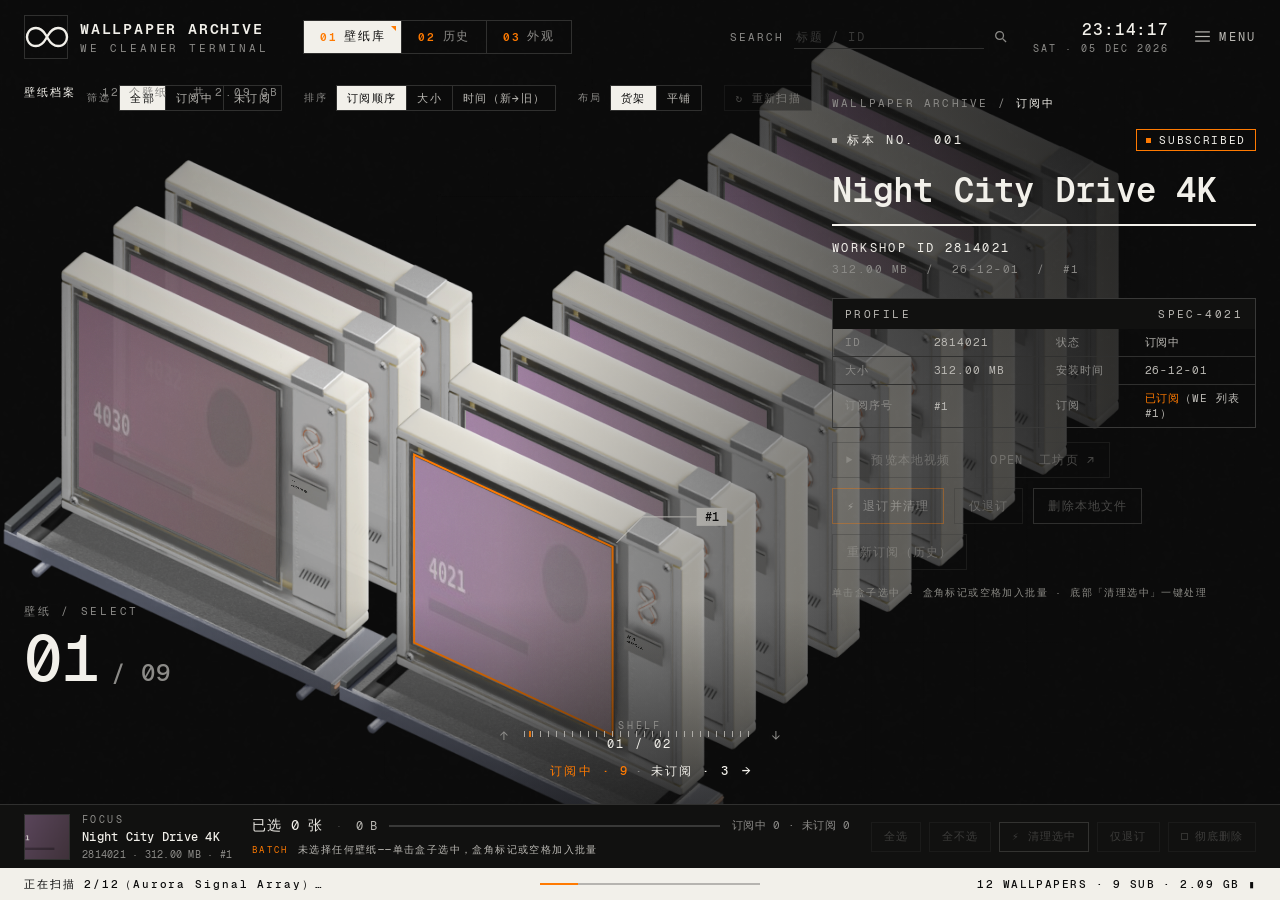
==== commit cb1e3cc4: "v0.7.2: 默认布局回货架 + 网格交互按用户心智调整" ====
--- a/webui/app/index.html
+++ b/webui/app/index.html
@@ -70,7 +70,7 @@
     </div>
     <div class="toolgroup" data-group="layout">
       <span class="tool-label">布局</span>
-      <button class="tool" data-key="layout" data-val="array">货架</button><button class="tool" data-key="layout" data-val="grid">平铺</button>
+      <button class="tool is-on" data-key="layout" data-val="array">货架</button><button class="tool" data-key="layout" data-val="grid">平铺</button>
     </div>
     <div class="toolgroup">
       <button class="tool" id="btn-rescan" title="重新扫描磁盘与 Steam 订阅">↻&nbsp;重新扫描</button>
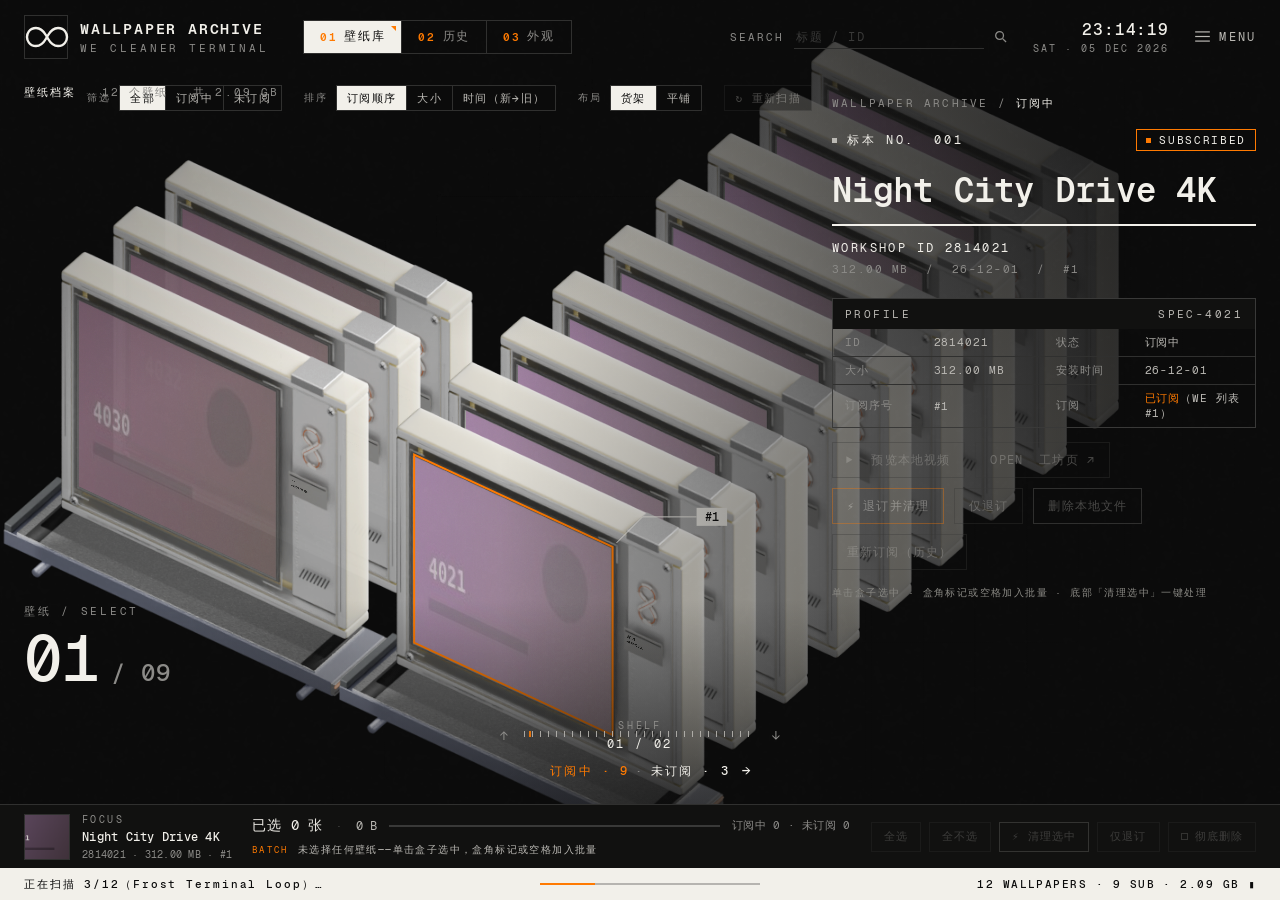
==== commit 604486c9: "清理「待清理」旧视图残留：CSS 选择器、视图编号与帮助文案统一为三视图" ====
--- a/webui/app/index.html
+++ b/webui/app/index.html
@@ -148,7 +148,7 @@
 <!-- ===================================================================== -->
 <section class="view view-table" id="view-history">
   <div class="side">
-    <div class="sec-head"><span class="sq"></span>操作历史&nbsp;·&nbsp;03</div>
+    <div class="sec-head"><span class="sq"></span>操作历史&nbsp;·&nbsp;02</div>
     <table class="kv">
       <tr><td>记录条数</td><td id="hi-count">—</td></tr>
       <tr><td>已勾选</td><td id="hi-sel">—</td></tr>
@@ -189,11 +189,11 @@
 </section>
 
 <!-- ===================================================================== -->
-<!-- 04 外观 STYLE                                                          -->
+<!-- 03 外观 STYLE                                                          -->
 <!-- ===================================================================== -->
 <section class="view" id="view-style">
   <div class="st-top">
-    <span class="sec-head"><span class="sq"></span>外观&nbsp;·&nbsp;04</span>
+    <span class="sec-head"><span class="sq"></span>外观&nbsp;·&nbsp;03</span>
     <span class="chip" id="st-skin-chip">WHITE</span>
     <span class="chip" id="st-scheme-chip">ARCHIVE</span>
     <span class="chip" id="st-mode-chip">DARK</span>
@@ -273,7 +273,7 @@
       订阅状态每 5 秒与 Steam 对账一次；退订 / 删除都可在「历史」里恢复订阅。</p>
     <div class="pop-sec">键盘</div>
     <table class="pop-keys">
-      <tr><td><kbd>1</kbd>…<kbd>4</kbd></td><td>切换视图（档案 / 待清理 / 历史 / 外观）</td></tr>
+      <tr><td><kbd>1</kbd>…<kbd>3</kbd></td><td>切换视图（壁纸库 / 历史 / 外观）</td></tr>
       <tr><td><kbd>←</kbd><kbd>→</kbd></td><td>沿货架移动选中</td></tr>
       <tr><td><kbd>↑</kbd><kbd>↓</kbd></td><td>切换分组货架</td></tr>
       <tr><td><kbd>SPACE</kbd></td><td>把选中壁纸加入 / 移出批量集</td></tr>
--- a/webui/app/style.css
+++ b/webui/app/style.css
@@ -42,7 +42,7 @@
 }
 
 #stage { position: absolute; inset: 0; width: 100%; height: 100%; display: block; z-index: 0; }
-body[data-view="cleanup"] #stage, body[data-view="history"] #stage, body[data-view="style"] #stage { display: none; }
+body[data-view="history"] #stage, body[data-view="style"] #stage { display: none; }
 
 #grain {
   position: absolute; inset: 0; pointer-events: none; z-index: 3;
@@ -58,7 +58,7 @@
     linear-gradient(to left,  rgba(var(--scrim-rgb),.96) 0, rgba(var(--scrim-rgb),.55) 420px, rgba(var(--scrim-rgb),0) 780px),
     radial-gradient(130% 100% at 40% 80%, rgba(var(--scrim-rgb),0) 42%, rgba(var(--scrim-rgb),.72) 100%);
 }
-body[data-view="cleanup"] #vignette, body[data-view="history"] #vignette, body[data-view="style"] #vignette { display: none; }
+body[data-view="history"] #vignette, body[data-view="style"] #vignette { display: none; }
 
 button, input { font: inherit; color: inherit; background: none; border: none; cursor: pointer; }
 button:focus-visible, input:focus-visible { outline: 1px solid var(--accent); outline-offset: 1px; }
@@ -68,7 +68,6 @@
 /* ================= 视图容器 ================= */
 .view { display: none; }
 body[data-view="archive"] #view-archive,
-body[data-view="cleanup"] #view-cleanup,
 body[data-view="history"] #view-history,
 body[data-view="style"]   #view-style { display: block; }
 
@@ -290,9 +289,9 @@
 .gp:disabled { opacity: .35; cursor: default; }
 .gp-num { font-size: 12px; letter-spacing: .12em; }
 
-/* ================= 02/03 表格视图公共三列 ================= */
+/* ================= 02 表格视图公共三列 ================= */
 .view-table { display: none; grid-template-columns: var(--mgr-width) 1fr 360px; }
-body[data-view="cleanup"] #view-cleanup, body[data-view="history"] #view-history { display: grid; }
+body[data-view="history"] #view-history { display: grid; }
 
 /* 左列 */
 .side { border-right: var(--hairline) solid var(--hair); padding: 18px 16px 20px; overflow-y: auto; display: flex; flex-direction: column; min-height: 0; }
@@ -372,7 +371,7 @@
 .prof-actions .btn { width: 100%; text-align: left; }
 .prof-empty { margin-top: 22px; font-size: 11px; line-height: 1.9; letter-spacing: .12em; color: var(--text-muted); }
 
-/* ================= 04 外观 ================= */
+/* ================= 03 外观 ================= */
 #view-style { display: none; }
 body[data-view="style"] #view-style { display: grid; grid-template-columns: 1fr 360px; }
 .st-top { grid-column: 1 / -1; display: flex; align-items: center; gap: 12px; padding: 18px var(--gutter) 14px; border-bottom: var(--hairline) solid var(--hair); }
